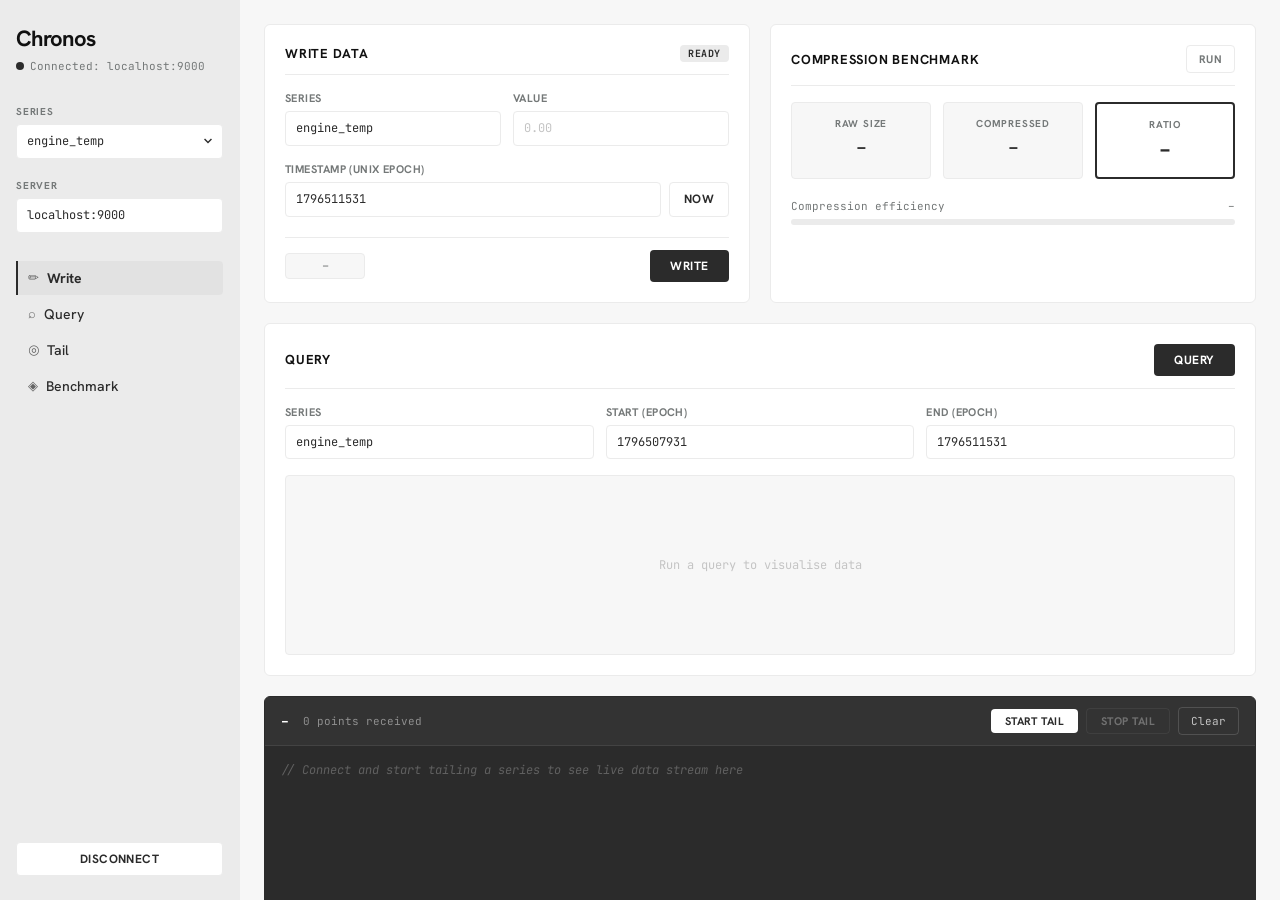
==== index.html @ 5f267ab2 "feat: add Chronos Operator Dashboard UI - index.html: sidebar, write panel, query panel, tail termin" ====
<!DOCTYPE html>
<html lang="en">
<head>
  <meta charset="utf-8"/>
  <meta name="viewport" content="width=device-width, initial-scale=1.0"/>
  <meta name="description" content="Chronos Operator Dashboard — Zero-dependency time-series database interface for writing, querying, and tailing real-time data."/>
  <title>Chronos — Operator Dashboard</title>
  <link href="https://fonts.googleapis.com/css2?family=Hanken+Grotesk:wght@400;500;600;700&family=JetBrains+Mono:wght@400;500;700&display=swap" rel="stylesheet"/>
  <link rel="stylesheet" href="style.css"/>
</head>
<body>

<!-- ═══════════════════════════════════════════
     SIDEBAR
════════════════════════════════════════════ -->
<aside class="sidebar" id="sidebar">
  <div class="sidebar-header">
    <h1 class="logo">Chronos</h1>
    <div class="connection-status" id="connectionStatus">
      <span class="status-dot" id="statusDot"></span>
      <span class="status-label" id="statusLabel">Disconnected</span>
    </div>
  </div>

  <div class="sidebar-section">
    <label class="sidebar-label">SERIES</label>
    <div class="select-wrapper">
      <select id="globalSeriesSelect" class="input-base mono">
        <option value="engine_temp">engine_temp</option>
        <option value="cpu_usage">cpu_usage</option>
        <option value="mem_alloc">mem_alloc</option>
      </select>
      <svg class="select-arrow" viewBox="0 0 20 20"><path d="M9.293 12.95l.707.707L15.657 8l-1.414-1.414L10 10.828 5.757 6.586 4.343 8z"/></svg>
    </div>
  </div>

  <div class="sidebar-section">
    <label class="sidebar-label">SERVER</label>
    <input id="serverHost" class="input-base mono" type="text" value="localhost:9000" placeholder="host:port"/>
  </div>

  <nav class="sidebar-nav">
    <a href="#write" class="nav-link active" data-section="write">
      <span class="nav-icon">&#x270F;</span> Write
    </a>
    <a href="#query" class="nav-link" data-section="query">
      <span class="nav-icon">&#x2315;</span> Query
    </a>
    <a href="#tail" class="nav-link" data-section="tail">
      <span class="nav-icon">&#x25CE;</span> Tail
    </a>
    <a href="#benchmark" class="nav-link" data-section="benchmark">
      <span class="nav-icon">&#x25C8;</span> Benchmark
    </a>
  </nav>

  <div class="sidebar-footer">
    <button class="btn-secondary w-full" id="connectBtn">Connect</button>
  </div>
</aside>

<!-- Mobile top bar -->
<header class="mobile-header">
  <h1 class="logo-sm">Chronos</h1>
  <button class="hamburger" id="hamburger" aria-label="Open menu">
    <span></span><span></span><span></span>
  </button>
</header>

<!-- ═══════════════════════════════════════════
     MAIN CONTENT
════════════════════════════════════════════ -->
<main class="main-content">

  <!-- ─── WRITE PANEL ─── -->
  <section class="card" id="write">
    <div class="card-header">
      <h2 class="section-title">Write Data</h2>
      <span class="badge" id="writeStatusBadge">READY</span>
    </div>

    <div class="form-grid">
      <div class="form-group">
        <label class="form-label">Series</label>
        <input id="writeSeries" class="input-base mono" type="text" value="engine_temp" placeholder="series_name"/>
      </div>
      <div class="form-group">
        <label class="form-label">Value</label>
        <input id="writeValue" class="input-base mono" type="number" step="any" placeholder="0.00"/>
      </div>
    </div>

    <div class="form-group">
      <label class="form-label">Timestamp (Unix Epoch)</label>
      <div class="input-row">
        <input id="writeTimestamp" class="input-base mono flex-1" type="text" placeholder="1735000000"/>
        <button class="btn-secondary" id="nowBtn">Now</button>
      </div>
    </div>

    <div class="card-footer">
      <div class="response-tag" id="writeResponse">&#x2013;</div>
      <button class="btn-primary" id="writeBtn">Write</button>
    </div>
  </section>

  <!-- ─── BENCHMARK PANEL ─── -->
  <section class="card" id="benchmark">
    <div class="card-header">
      <h2 class="section-title">Compression Benchmark</h2>
      <button class="btn-ghost" id="runBenchmarkBtn">Run</button>
    </div>
    <div class="benchmark-grid">
      <div class="stat-card">
        <span class="stat-label">Raw Size</span>
        <span class="stat-value mono" id="rawSize">&#x2013;</span>
      </div>
      <div class="stat-card">
        <span class="stat-label">Compressed</span>
        <span class="stat-value mono" id="compSize">&#x2013;</span>
      </div>
      <div class="stat-card highlight">
        <span class="stat-label">Ratio</span>
        <span class="stat-value mono bold" id="compRatio">&#x2013;</span>
      </div>
    </div>
    <div class="benchmark-bar-container">
      <div class="benchmark-bar-label">
        <span class="mono text-sm">Compression efficiency</span>
        <span class="mono text-sm" id="efficiencyLabel">&#x2013;</span>
      </div>
      <div class="progress-track">
        <div class="progress-fill" id="efficiencyBar" style="width: 0%"></div>
      </div>
    </div>
  </section>

  <!-- ─── QUERY PANEL ─── -->
  <section class="card full-width" id="query">
    <div class="card-header">
      <div class="header-left">
        <h2 class="section-title">Query</h2>
        <span class="badge" id="queryTierBadge" style="display:none">&#x2013;</span>
      </div>
      <button class="btn-primary" id="queryBtn">Query</button>
    </div>

    <div class="query-form">
      <div class="form-group">
        <label class="form-label">Series</label>
        <input id="querySeries" class="input-base mono" type="text" value="engine_temp"/>
      </div>
      <div class="form-group">
        <label class="form-label">Start (Epoch)</label>
        <input id="queryStart" class="input-base mono" type="text" placeholder="1735000000"/>
      </div>
      <div class="form-group">
        <label class="form-label">End (Epoch)</label>
        <input id="queryEnd" class="input-base mono" type="text" placeholder="1735086400"/>
      </div>
    </div>

    <!-- Chart -->
    <div class="chart-container" id="chartContainer">
      <div class="chart-empty" id="chartEmpty">Run a query to visualise data</div>
      <canvas id="queryChart" style="display:none"></canvas>
    </div>

    <!-- Results table -->
    <div class="table-scroll" id="queryTableWrap" style="display:none">
      <table class="data-table" id="queryTable">
        <thead id="queryTableHead"></thead>
        <tbody id="queryTableBody"></tbody>
      </table>
    </div>
    <div class="empty-state" id="queryEmpty" style="display:none">No data returned.</div>
  </section>

  <!-- ─── TAIL PANEL ─── -->
  <section class="card terminal-card full-width" id="tail">
    <div class="terminal-header">
      <div class="terminal-meta">
        <span class="terminal-series mono" id="tailSeriesLabel">&#x2013;</span>
        <span class="terminal-count mono" id="tailCount">0 points received</span>
      </div>
      <div class="terminal-actions">
        <button class="btn-terminal" id="tailStartBtn">Start Tail</button>
        <button class="btn-terminal-stop" id="tailStopBtn" disabled>Stop Tail</button>
        <button class="btn-ghost-light" id="tailClearBtn">Clear</button>
      </div>
    </div>
    <div class="terminal-body" id="tailOutput">
      <div class="terminal-placeholder">// Connect and start tailing a series to see live data stream here</div>
    </div>
  </section>

  <!-- ─── ERROR / LOG AREA ─── -->
  <div class="error-log" id="errorLog" style="display:none">
    <span class="error-prefix">ERR</span>
    <span id="errorMessage"></span>
    <button class="error-close" id="errorClose">&#x2715;</button>
  </div>

</main>

<script src="app.js"></script>
</body>
</html>
---- style.css ----
/* ═══════════════════════════════════════════
   CHRONOS OPERATOR DASHBOARD — style.css
   Monochrome, operator-grade, precise.
════════════════════════════════════════════ */

/* ── Reset & Base ── */
*, *::before, *::after { box-sizing: border-box; margin: 0; padding: 0; }

:root {
  --c-white:     #FFFFFF;
  --c-off-white: #F7F7F7;
  --c-light:     #EBEBEB;
  --c-mid:       #C4C4C4;
  --c-dark-mid:  #747878;
  --c-dark:      #2B2B2B;
  --c-black:     #111111;

  --font-body: 'Hanken Grotesk', system-ui, sans-serif;
  --font-mono: 'JetBrains Mono', 'Fira Mono', monospace;

  --sidebar-width: 240px;
  --border: 1px solid var(--c-light);
  --radius: 4px;
  --radius-lg: 6px;

  --transition: 150ms ease;
}

html { font-size: 14px; }

body {
  font-family: var(--font-body);
  background: var(--c-off-white);
  color: var(--c-dark);
  display: flex;
  height: 100vh;
  overflow: hidden;
}

/* ── Typography helpers ── */
.mono { font-family: var(--font-mono); }
.text-sm { font-size: 11px; line-height: 14px; }
.bold { font-weight: 700; }
.flex-1 { flex: 1; }
.w-full { width: 100%; }

/* ═══════════════════════════════════════
   SIDEBAR
═══════════════════════════════════════ */
.sidebar {
  width: var(--sidebar-width);
  flex-shrink: 0;
  height: 100vh;
  background: var(--c-light);
  border-right: var(--border);
  display: flex;
  flex-direction: column;
  padding: 24px 16px;
  overflow-y: auto;
  scrollbar-width: none;
  transition: transform var(--transition);
  z-index: 100;
}
.sidebar::-webkit-scrollbar { display: none; }

.sidebar-header {
  margin-bottom: 32px;
}

.logo {
  font-size: 22px;
  font-weight: 700;
  letter-spacing: -0.03em;
  color: var(--c-black);
  margin-bottom: 6px;
}

.connection-status {
  display: flex;
  align-items: center;
  gap: 6px;
}

.status-dot {
  width: 8px;
  height: 8px;
  border-radius: 50%;
  background: var(--c-mid);
  transition: background var(--transition);
}
.status-dot.connected { background: #2B2B2B; }
.status-dot.error     { background: #ba1a1a; }

.status-label {
  font-family: var(--font-mono);
  font-size: 11px;
  color: var(--c-dark-mid);
}

/* Sidebar form sections */
.sidebar-section {
  margin-bottom: 20px;
}

.sidebar-label {
  display: block;
  font-size: 10px;
  font-weight: 700;
  letter-spacing: 0.08em;
  color: var(--c-dark-mid);
  margin-bottom: 6px;
}

.select-wrapper {
  position: relative;
}
.select-wrapper select {
  appearance: none;
  cursor: pointer;
}
.select-arrow {
  position: absolute;
  right: 8px;
  top: 50%;
  transform: translateY(-50%);
  width: 14px;
  height: 14px;
  fill: var(--c-dark);
  pointer-events: none;
}

/* Sidebar nav */
.sidebar-nav {
  flex: 1;
  display: flex;
  flex-direction: column;
  gap: 2px;
  margin-top: 8px;
}

.nav-link {
  display: flex;
  align-items: center;
  gap: 8px;
  font-size: 14px;
  font-weight: 500;
  color: var(--c-dark);
  text-decoration: none;
  padding: 8px 10px;
  border-left: 2px solid transparent;
  border-radius: 0 var(--radius) var(--radius) 0;
  transition: background var(--transition), border-color var(--transition);
}
.nav-link:hover { background: rgba(0,0,0,0.05); }
.nav-link.active {
  border-left-color: var(--c-dark);
  font-weight: 700;
  background: rgba(0,0,0,0.04);
}

.nav-icon { font-size: 13px; opacity: 0.7; }

.sidebar-footer {
  margin-top: 24px;
  padding-top: 16px;
  border-top: var(--border);
}

/* ═══════════════════════════════════════
   MOBILE HEADER
═══════════════════════════════════════ */
.mobile-header {
  display: none;
  position: fixed;
  top: 0; left: 0; right: 0;
  height: 56px;
  background: var(--c-light);
  border-bottom: var(--border);
  align-items: center;
  justify-content: space-between;
  padding: 0 16px;
  z-index: 200;
}

.logo-sm {
  font-size: 18px;
  font-weight: 700;
  letter-spacing: -0.02em;
  color: var(--c-black);
}

.hamburger {
  display: flex;
  flex-direction: column;
  gap: 4px;
  background: none;
  border: none;
  cursor: pointer;
  padding: 4px;
}
.hamburger span {
  display: block;
  width: 20px;
  height: 2px;
  background: var(--c-dark);
  border-radius: 1px;
  transition: var(--transition);
}

@media (max-width: 768px) {
  .mobile-header { display: flex; }
  .sidebar {
    position: fixed;
    transform: translateX(-100%);
    top: 0; left: 0;
    height: 100vh;
    box-shadow: 4px 0 16px rgba(0,0,0,0.12);
  }
  .sidebar.open { transform: translateX(0); }
  .main-content { margin-left: 0; padding-top: 72px; }
}

/* ═══════════════════════════════════════
   MAIN CONTENT
═══════════════════════════════════════ */
.main-content {
  flex: 1;
  overflow-y: auto;
  padding: 24px;
  display: flex;
  flex-direction: column;
  gap: 20px;
  background: var(--c-off-white);
}
.main-content::-webkit-scrollbar { width: 6px; }
.main-content::-webkit-scrollbar-track { background: transparent; }
.main-content::-webkit-scrollbar-thumb { background: var(--c-mid); border-radius: 3px; }

/* ── Top row: Write + Benchmark ── */
.top-row {
  display: grid;
  grid-template-columns: 1fr 1fr;
  gap: 20px;
}

/* ═══════════════════════════════════════
   CARD
═══════════════════════════════════════ */
.card {
  background: var(--c-white);
  border: var(--border);
  border-radius: var(--radius-lg);
  padding: 20px;
  display: flex;
  flex-direction: column;
  gap: 16px;
}

.full-width { grid-column: 1 / -1; }

.card-header {
  display: flex;
  align-items: center;
  justify-content: space-between;
  padding-bottom: 12px;
  border-bottom: var(--border);
}

.header-left {
  display: flex;
  align-items: center;
  gap: 10px;
}

.section-title {
  font-size: 13px;
  font-weight: 700;
  letter-spacing: 0.06em;
  text-transform: uppercase;
  color: var(--c-black);
}

.card-footer {
  display: flex;
  align-items: center;
  justify-content: space-between;
  padding-top: 12px;
  border-top: var(--border);
  margin-top: 4px;
}

/* ═══════════════════════════════════════
   FORM ELEMENTS
═══════════════════════════════════════ */
.form-grid {
  display: grid;
  grid-template-columns: 1fr 1fr;
  gap: 12px;
}

.query-form {
  display: grid;
  grid-template-columns: repeat(3, 1fr);
  gap: 12px;
}

.form-group {
  display: flex;
  flex-direction: column;
  gap: 6px;
}

.form-label {
  font-size: 11px;
  font-weight: 700;
  letter-spacing: 0.04em;
  color: var(--c-dark-mid);
  text-transform: uppercase;
}

.input-base {
  width: 100%;
  padding: 8px 10px;
  font-size: 13px;
  line-height: 1.4;
  color: var(--c-dark);
  background: var(--c-white);
  border: var(--border);
  border-radius: var(--radius);
  outline: none;
  transition: border-color var(--transition);
  font-family: var(--font-body);
}
.input-base.mono { font-family: var(--font-mono); font-size: 12px; }
.input-base:focus { border-color: var(--c-dark); }
.input-base::placeholder { color: var(--c-mid); }
.input-base[readonly] { background: var(--c-off-white); color: var(--c-dark-mid); cursor: not-allowed; }

.input-row {
  display: flex;
  gap: 8px;
}

/* ═══════════════════════════════════════
   BUTTONS
═══════════════════════════════════════ */
.btn-primary {
  background: var(--c-dark);
  color: var(--c-white);
  border: none;
  border-radius: var(--radius);
  padding: 8px 20px;
  font-family: var(--font-body);
  font-size: 12px;
  font-weight: 700;
  letter-spacing: 0.05em;
  text-transform: uppercase;
  cursor: pointer;
  transition: opacity var(--transition);
  white-space: nowrap;
}
.btn-primary:hover { opacity: 0.85; }
.btn-primary:active { opacity: 0.7; }
.btn-primary:disabled { opacity: 0.4; cursor: not-allowed; }

.btn-secondary {
  background: var(--c-white);
  color: var(--c-dark);
  border: var(--border);
  border-radius: var(--radius);
  padding: 8px 14px;
  font-family: var(--font-body);
  font-size: 12px;
  font-weight: 700;
  letter-spacing: 0.04em;
  text-transform: uppercase;
  cursor: pointer;
  transition: background var(--transition);
  white-space: nowrap;
}
.btn-secondary:hover { background: var(--c-off-white); }

.btn-ghost {
  background: none;
  color: var(--c-dark-mid);
  border: var(--border);
  border-radius: var(--radius);
  padding: 6px 12px;
  font-family: var(--font-body);
  font-size: 11px;
  font-weight: 700;
  letter-spacing: 0.04em;
  text-transform: uppercase;
  cursor: pointer;
  transition: background var(--transition), color var(--transition);
}
.btn-ghost:hover { background: var(--c-off-white); color: var(--c-dark); }

.btn-ghost-light {
  background: none;
  color: var(--c-mid);
  border: 1px solid rgba(255,255,255,0.15);
  border-radius: var(--radius);
  padding: 6px 12px;
  font-family: var(--font-mono);
  font-size: 11px;
  cursor: pointer;
  transition: color var(--transition);
}
.btn-ghost-light:hover { color: var(--c-white); }

/* ═══════════════════════════════════════
   BADGE
═══════════════════════════════════════ */
.badge {
  display: inline-block;
  padding: 2px 8px;
  font-family: var(--font-mono);
  font-size: 10px;
  font-weight: 700;
  letter-spacing: 0.06em;
  text-transform: uppercase;
  background: var(--c-light);
  color: var(--c-dark);
  border-radius: var(--radius);
}
.badge.ok     { background: var(--c-dark); color: var(--c-white); }
.badge.error  { background: #ffdad6; color: #93000a; }
.badge.raw    { background: var(--c-dark); color: var(--c-white); }
.badge.hourly { background: var(--c-mid); color: var(--c-dark); }
.badge.daily  { background: var(--c-dark-mid); color: var(--c-white); }

/* ═══════════════════════════════════════
   RESPONSE TAG
═══════════════════════════════════════ */
.response-tag {
  font-family: var(--font-mono);
  font-size: 12px;
  padding: 4px 10px;
  background: var(--c-off-white);
  border: var(--border);
  border-radius: var(--radius);
  color: var(--c-dark-mid);
  min-width: 80px;
  text-align: center;
  transition: background var(--transition), color var(--transition);
}
.response-tag.ok    { background: #edfaed; color: #1a5c1a; border-color: #b3e0b3; }
.response-tag.error { background: #fef2f2; color: #93000a; border-color: #ffdad6; }

/* ═══════════════════════════════════════
   BENCHMARK
═══════════════════════════════════════ */
.benchmark-grid {
  display: grid;
  grid-template-columns: repeat(3, 1fr);
  gap: 12px;
}

.stat-card {
  border: var(--border);
  border-radius: var(--radius);
  padding: 14px 12px;
  display: flex;
  flex-direction: column;
  align-items: center;
  gap: 6px;
  text-align: center;
  background: var(--c-off-white);
  transition: transform var(--transition);
}
.stat-card.highlight {
  border: 2px solid var(--c-dark);
  background: var(--c-white);
}

.stat-label {
  font-size: 10px;
  font-weight: 700;
  letter-spacing: 0.08em;
  text-transform: uppercase;
  color: var(--c-dark-mid);
}

.stat-value {
  font-size: 18px;
  font-weight: 500;
  color: var(--c-dark);
}
.stat-value.bold { font-weight: 700; font-size: 20px; }

.benchmark-bar-container {
  margin-top: 4px;
}

.benchmark-bar-label {
  display: flex;
  justify-content: space-between;
  margin-bottom: 6px;
  color: var(--c-dark-mid);
}

.progress-track {
  height: 6px;
  background: var(--c-light);
  border-radius: 3px;
  overflow: hidden;
}

.progress-fill {
  height: 100%;
  background: var(--c-dark);
  border-radius: 3px;
  transition: width 800ms cubic-bezier(0.4, 0, 0.2, 1);
}

/* ═══════════════════════════════════════
   CHART
═══════════════════════════════════════ */
.chart-container {
  position: relative;
  width: 100%;
  height: 180px;
  border: var(--border);
  border-radius: var(--radius);
  overflow: hidden;
  background: var(--c-off-white);
}

.chart-empty {
  position: absolute;
  inset: 0;
  display: flex;
  align-items: center;
  justify-content: center;
  font-family: var(--font-mono);
  font-size: 12px;
  color: var(--c-mid);
}

#queryChart {
  width: 100%;
  height: 100%;
}

/* ═══════════════════════════════════════
   DATA TABLE
═══════════════════════════════════════ */
.table-scroll {
  width: 100%;
  overflow-x: auto;
  border: var(--border);
  border-radius: var(--radius);
}

.data-table {
  width: 100%;
  border-collapse: collapse;
  font-family: var(--font-mono);
  font-size: 12px;
}

.data-table thead {
  background: var(--c-white);
  border-bottom: var(--border);
  position: sticky;
  top: 0;
}

.data-table th {
  padding: 8px 14px;
  text-align: left;
  font-family: var(--font-body);
  font-size: 10px;
  font-weight: 700;
  letter-spacing: 0.06em;
  text-transform: uppercase;
  color: var(--c-dark-mid);
  border-right: var(--border);
}
.data-table th:last-child { border-right: none; text-align: right; }
.data-table th.num { text-align: right; }

.data-table td {
  padding: 8px 14px;
  border-right: var(--border);
  border-bottom: var(--border);
  color: var(--c-dark);
}
.data-table td:last-child { border-right: none; text-align: right; }
.data-table td.num { text-align: right; }

.data-table tbody tr:last-child td { border-bottom: none; }
.data-table tbody tr:nth-child(even) { background: var(--c-off-white); }
.data-table tbody tr:hover { background: rgba(43,43,43,0.04); }

.empty-state {
  text-align: center;
  padding: 32px;
  font-family: var(--font-mono);
  font-size: 12px;
  color: var(--c-mid);
}

/* ═══════════════════════════════════════
   TERMINAL / TAIL
═══════════════════════════════════════ */
.terminal-card {
  background: var(--c-dark);
  border-color: var(--c-dark);
  padding: 0;
  gap: 0;
}

.terminal-header {
  display: flex;
  align-items: center;
  justify-content: space-between;
  padding: 10px 16px;
  border-bottom: 1px solid rgba(255,255,255,0.08);
  background: rgba(255,255,255,0.04);
}

.terminal-meta {
  display: flex;
  align-items: center;
  gap: 14px;
}

.terminal-series {
  font-size: 13px;
  font-weight: 700;
  color: var(--c-white);
}

.terminal-count {
  font-size: 11px;
  color: rgba(255,255,255,0.45);
}

.terminal-actions {
  display: flex;
  align-items: center;
  gap: 8px;
}

.btn-terminal {
  background: var(--c-white);
  color: var(--c-dark);
  border: none;
  border-radius: var(--radius);
  padding: 5px 14px;
  font-family: var(--font-body);
  font-size: 11px;
  font-weight: 700;
  letter-spacing: 0.04em;
  text-transform: uppercase;
  cursor: pointer;
  transition: background var(--transition);
}
.btn-terminal:hover { background: var(--c-light); }
.btn-terminal:disabled { opacity: 0.35; cursor: not-allowed; }

.btn-terminal-stop {
  background: transparent;
  color: var(--c-white);
  border: 1px solid rgba(255,255,255,0.2);
  border-radius: var(--radius);
  padding: 5px 14px;
  font-family: var(--font-body);
  font-size: 11px;
  font-weight: 700;
  letter-spacing: 0.04em;
  text-transform: uppercase;
  cursor: pointer;
  transition: border-color var(--transition), background var(--transition);
}
.btn-terminal-stop:hover:not(:disabled) { border-color: rgba(255,255,255,0.5); background: rgba(255,255,255,0.05); }
.btn-terminal-stop:disabled { opacity: 0.3; cursor: not-allowed; }

.terminal-body {
  padding: 14px 16px;
  font-family: var(--font-mono);
  font-size: 12px;
  line-height: 1.7;
  color: rgba(255,255,255,0.75);
  height: 220px;
  overflow-y: auto;
  scroll-behavior: smooth;
}
.terminal-body::-webkit-scrollbar { width: 4px; }
.terminal-body::-webkit-scrollbar-track { background: transparent; }
.terminal-body::-webkit-scrollbar-thumb { background: rgba(255,255,255,0.15); border-radius: 2px; }

.terminal-placeholder {
  color: rgba(255,255,255,0.25);
  font-style: italic;
}

.terminal-line {
  color: rgba(255,255,255,0.85);
  animation: fadeIn 200ms ease;
}
.terminal-line .ts { color: rgba(255,255,255,0.45); }
.terminal-line .val { color: #FFFFFF; font-weight: 700; }

@keyframes fadeIn {
  from { opacity: 0; transform: translateY(2px); }
  to   { opacity: 1; transform: translateY(0); }
}

/* ═══════════════════════════════════════
   ERROR LOG
═══════════════════════════════════════ */
.error-log {
  display: flex;
  align-items: center;
  gap: 10px;
  background: var(--c-white);
  border: var(--border);
  border-left: 3px solid var(--c-dark);
  border-radius: var(--radius);
  padding: 10px 14px;
  font-family: var(--font-mono);
  font-size: 12px;
  color: var(--c-dark);
  animation: slideUp 200ms ease;
}

@keyframes slideUp {
  from { opacity: 0; transform: translateY(8px); }
  to   { opacity: 1; transform: translateY(0); }
}

.error-prefix {
  font-weight: 700;
  background: var(--c-dark);
  color: var(--c-white);
  padding: 1px 6px;
  border-radius: 2px;
  font-size: 10px;
  letter-spacing: 0.06em;
  flex-shrink: 0;
}

.error-close {
  margin-left: auto;
  background: none;
  border: none;
  cursor: pointer;
  color: var(--c-dark-mid);
  font-size: 12px;
  padding: 0 2px;
  line-height: 1;
  transition: color var(--transition);
  flex-shrink: 0;
}
.error-close:hover { color: var(--c-dark); }

/* ═══════════════════════════════════════
   GRID LAYOUT (Main sections)
═══════════════════════════════════════ */
.main-content {
  display: grid;
  grid-template-columns: 1fr 1fr;
  grid-template-rows: auto;
  align-content: start;
}

/* Override specific positioning */
#write    { grid-column: 1; }
#benchmark { grid-column: 2; }
#query    { grid-column: 1 / -1; }
#tail     { grid-column: 1 / -1; }
.error-log { grid-column: 1 / -1; }

/* ═══════════════════════════════════════
   RESPONSIVE
═══════════════════════════════════════ */
@media (max-width: 900px) {
  .main-content {
    grid-template-columns: 1fr;
    padding: 16px;
    gap: 16px;
  }
  #write, #benchmark, #query, #tail, .error-log {
    grid-column: 1;
  }
  .form-grid, .query-form { grid-template-columns: 1fr; }
  .benchmark-grid { grid-template-columns: repeat(3, 1fr); }
}

@media (max-width: 480px) {
  .benchmark-grid { grid-template-columns: 1fr; }
  .card-header { flex-direction: column; align-items: flex-start; gap: 8px; }
  .terminal-header { flex-direction: column; align-items: flex-start; gap: 8px; }
}
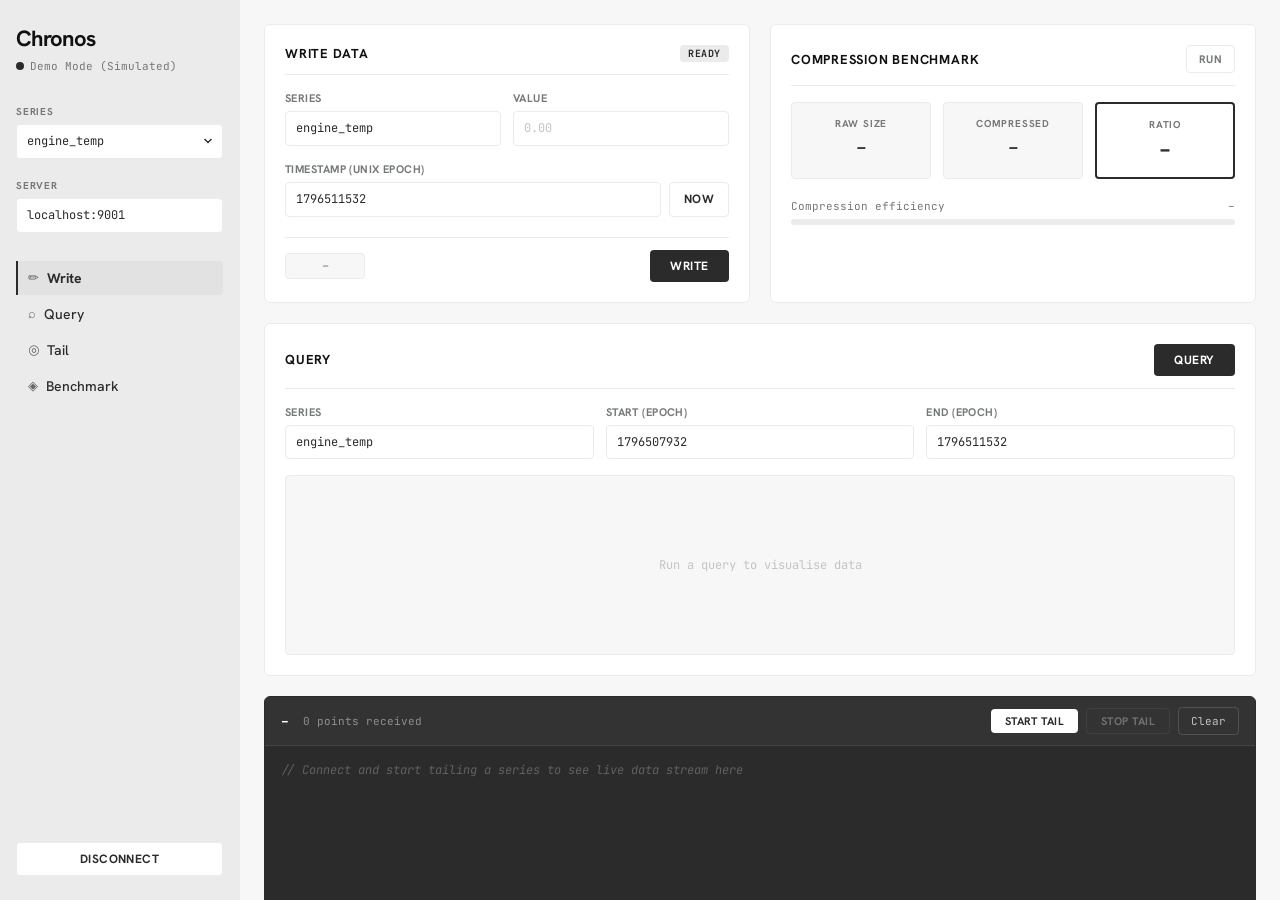
==== commit 66e1eeed: "feat(ui): add dual-mode live WebSocket connection with demo fallback - index.html: update default se" ====
--- a/index.html
+++ b/index.html
@@ -36,7 +36,7 @@
 
   <div class="sidebar-section">
     <label class="sidebar-label">SERVER</label>
-    <input id="serverHost" class="input-base mono" type="text" value="localhost:9000" placeholder="host:port"/>
+    <input id="serverHost" class="input-base mono" type="text" value="localhost:9001" placeholder="host:port"/>
   </div>
 
   <nav class="sidebar-nav">
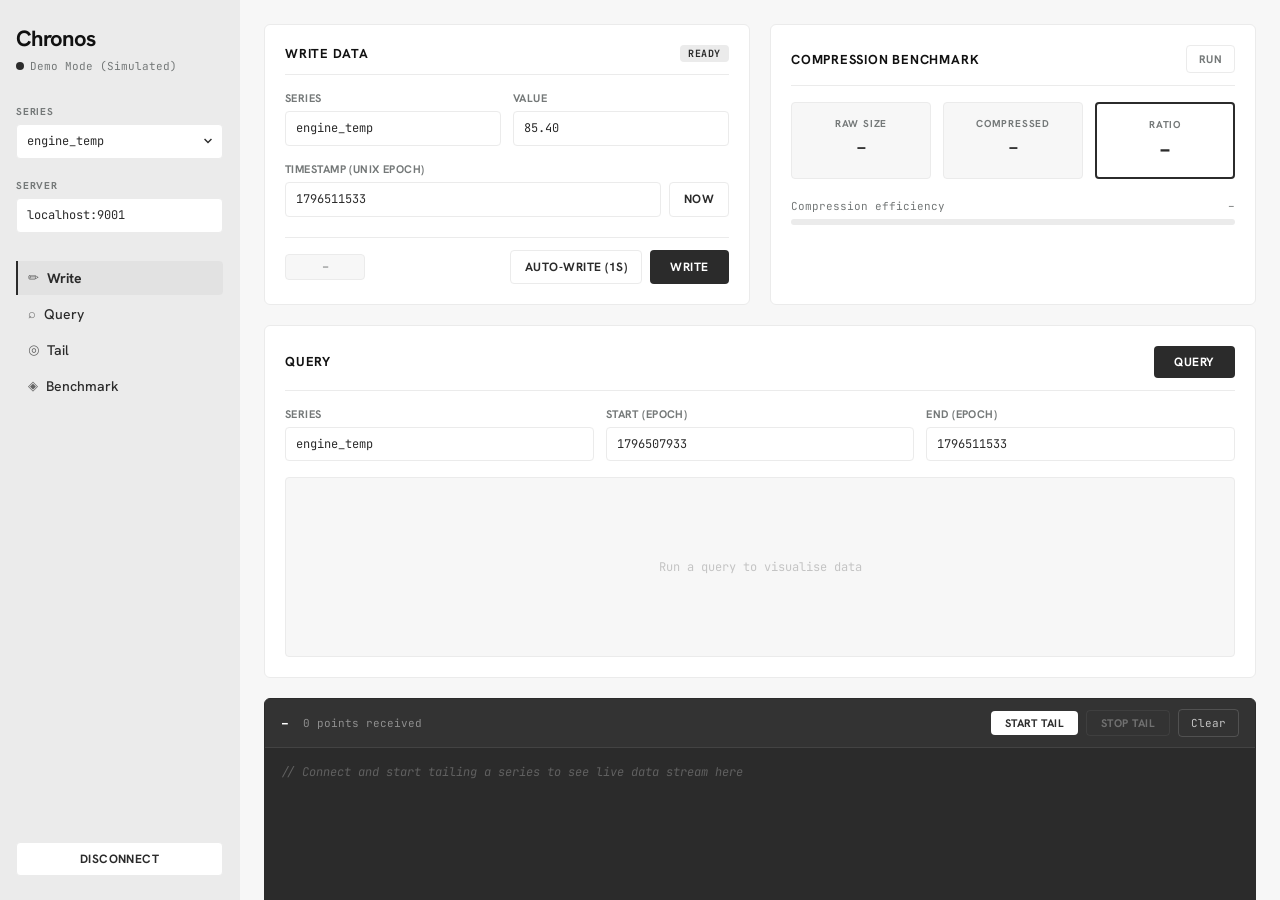
==== commit 783bc308: "fix(ui): auto-fill write inputs, add Auto-Write (1s) streaming, and subscription banner in Tail" ====
--- a/index.html
+++ b/index.html
@@ -86,7 +86,7 @@
       </div>
       <div class="form-group">
         <label class="form-label">Value</label>
-        <input id="writeValue" class="input-base mono" type="number" step="any" placeholder="0.00"/>
+        <input id="writeValue" class="input-base mono" type="number" step="any" value="85.4" placeholder="85.40"/>
       </div>
     </div>
 
@@ -100,7 +100,10 @@
 
     <div class="card-footer">
       <div class="response-tag" id="writeResponse">&#x2013;</div>
-      <button class="btn-primary" id="writeBtn">Write</button>
+      <div style="display:flex;gap:8px;">
+        <button class="btn-secondary" id="autoStreamBtn">Auto-Write (1s)</button>
+        <button class="btn-primary" id="writeBtn">Write</button>
+      </div>
     </div>
   </section>
 
